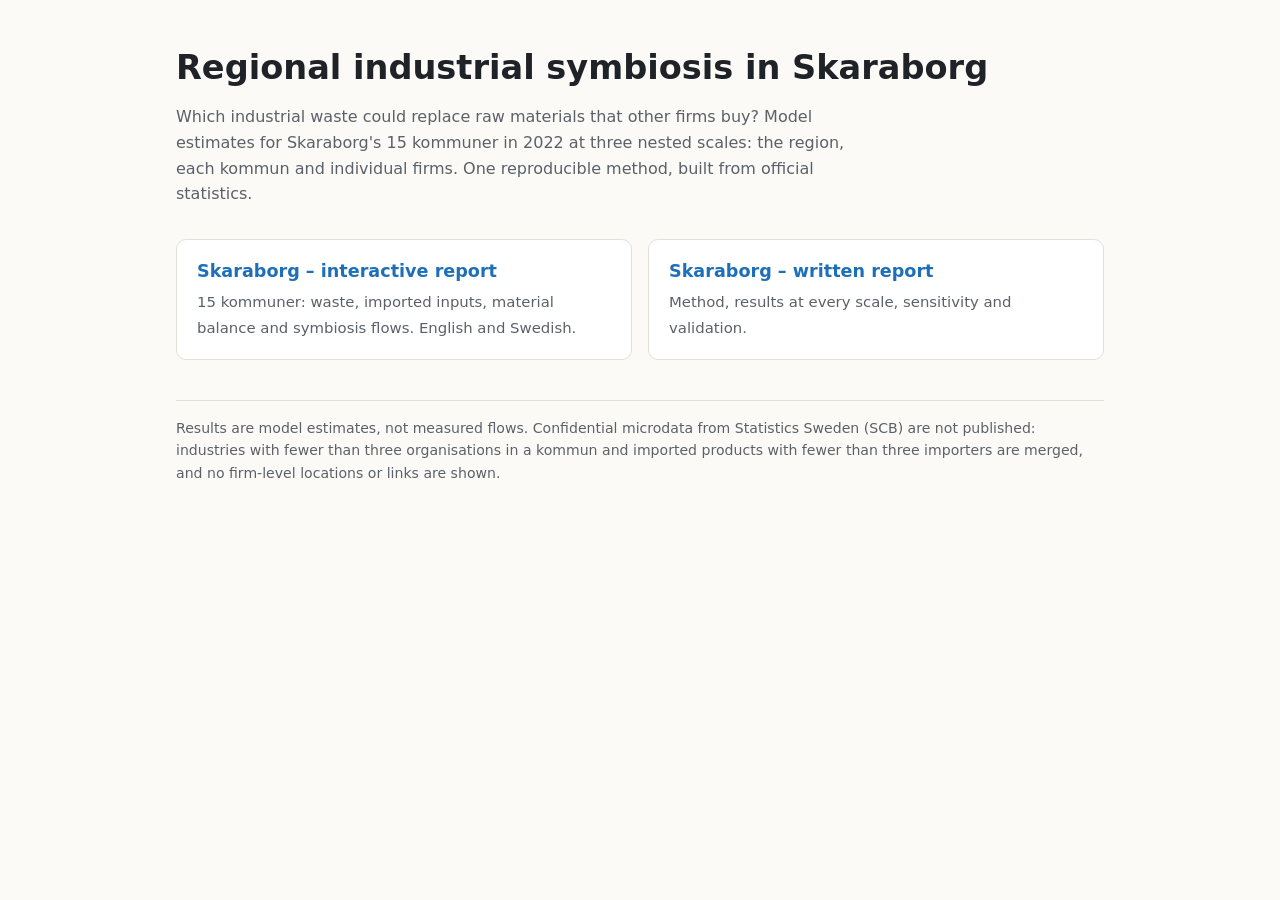
==== docs/index.html @ 5452a709 "Skaraborg: public interactive report and written report (2022) Co-Authored-By: Claude Opus 5.5 <nore" ====
<!doctype html>
<html lang="en">
<head>
<meta charset="utf-8">
<meta name="viewport" content="width=device-width, initial-scale=1">
<title>Industrial Symbiosis in Skaraborg</title>
<meta name="description" content="Interactive reports on waste, materials and industrial symbiosis potential in Skaraborg (2022).">
<style>
  :root { --bg: #fbfaf7; --card: #ffffff; --text: #1f2328; --muted: #5b6168; --line: #e3e0d8; --accent: #1d6fb8; }
  @media (prefers-color-scheme: dark) { :root { --bg: #16181b; --card: #1f2226; --text: #e6e4df; --muted: #a2a6ab; --line: #2e3237; --accent: #6cb2f0; } }
  html { background: var(--bg); color: var(--text); }
  body { max-width: 58rem; margin: 0 auto; padding: 3rem 1.25rem; font: 16px/1.6 system-ui, -apple-system, "Segoe UI", Roboto, sans-serif; }
  h1 { font-size: 2.1rem; line-height: 1.2; margin: 0 0 .5rem; }
  .lead { color: var(--muted); max-width: 44rem; }
  .grid { display: grid; grid-template-columns: repeat(auto-fit, minmax(16rem, 1fr)); gap: 1rem; margin: 2rem 0; }
  a.card { display: block; background: var(--card); border: 1px solid var(--line); border-radius: 10px; padding: 1.1rem 1.25rem; color: inherit; text-decoration: none; }
  a.card:hover { border-color: var(--accent); }
  a.card b { display: block; font-size: 1.1rem; margin-bottom: .25rem; color: var(--accent); }
  a.card span { color: var(--muted); font-size: .93rem; }
  .note { font-size: .88rem; color: var(--muted); border-top: 1px solid var(--line); padding-top: 1rem; margin-top: 2.5rem; }
</style>
</head>
<body>
  <h1>Regional industrial symbiosis in Skaraborg</h1>
  <p class="lead">Which industrial waste could replace raw materials that other firms buy? Model estimates for Skaraborg's 15 kommuner in 2022 at three nested scales:
    the region, each kommun and individual firms. One reproducible method, built from official statistics.</p>
  <div class="grid">
    <a class="card" href="skaraborg/"><b>Skaraborg – interactive report</b><span>15 kommuner: waste, imported inputs, material balance and symbiosis flows. English and Swedish.</span></a>
    <a class="card" href="reports/skaraborg.html"><b>Skaraborg – written report</b><span>Method, results at every scale, sensitivity and validation.</span></a>
  </div>
  <p class="note">Results are model estimates, not measured flows. Confidential microdata from Statistics Sweden (SCB) are not published:
    industries with fewer than three organisations in a kommun and imported products with fewer than three importers are merged,
    and no firm-level locations or links are shown.</p>
</body>
</html>
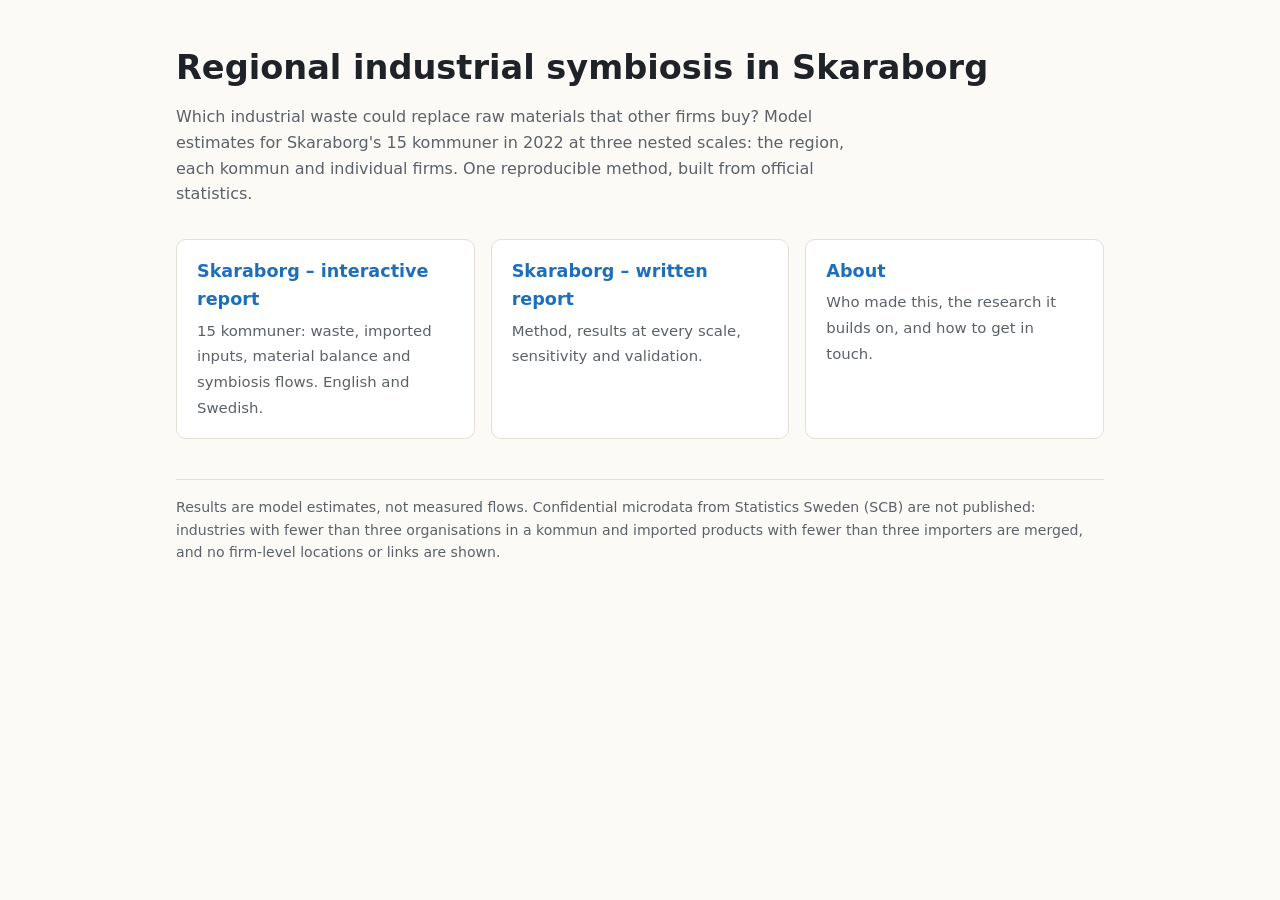
==== commit 11ca9889: "About page, report contents pane and verified references Co-Authored-By: Claude Opus 5.5 <noreply@an" ====
--- a/docs/index.html
+++ b/docs/index.html
@@ -27,6 +27,7 @@
   <div class="grid">
     <a class="card" href="skaraborg/"><b>Skaraborg – interactive report</b><span>15 kommuner: waste, imported inputs, material balance and symbiosis flows. English and Swedish.</span></a>
     <a class="card" href="reports/skaraborg.html"><b>Skaraborg – written report</b><span>Method, results at every scale, sensitivity and validation.</span></a>
+    <a class="card" href="about.html"><b>About</b><span>Who made this, the research it builds on, and how to get in touch.</span></a>
   </div>
   <p class="note">Results are model estimates, not measured flows. Confidential microdata from Statistics Sweden (SCB) are not published:
     industries with fewer than three organisations in a kommun and imported products with fewer than three importers are merged,
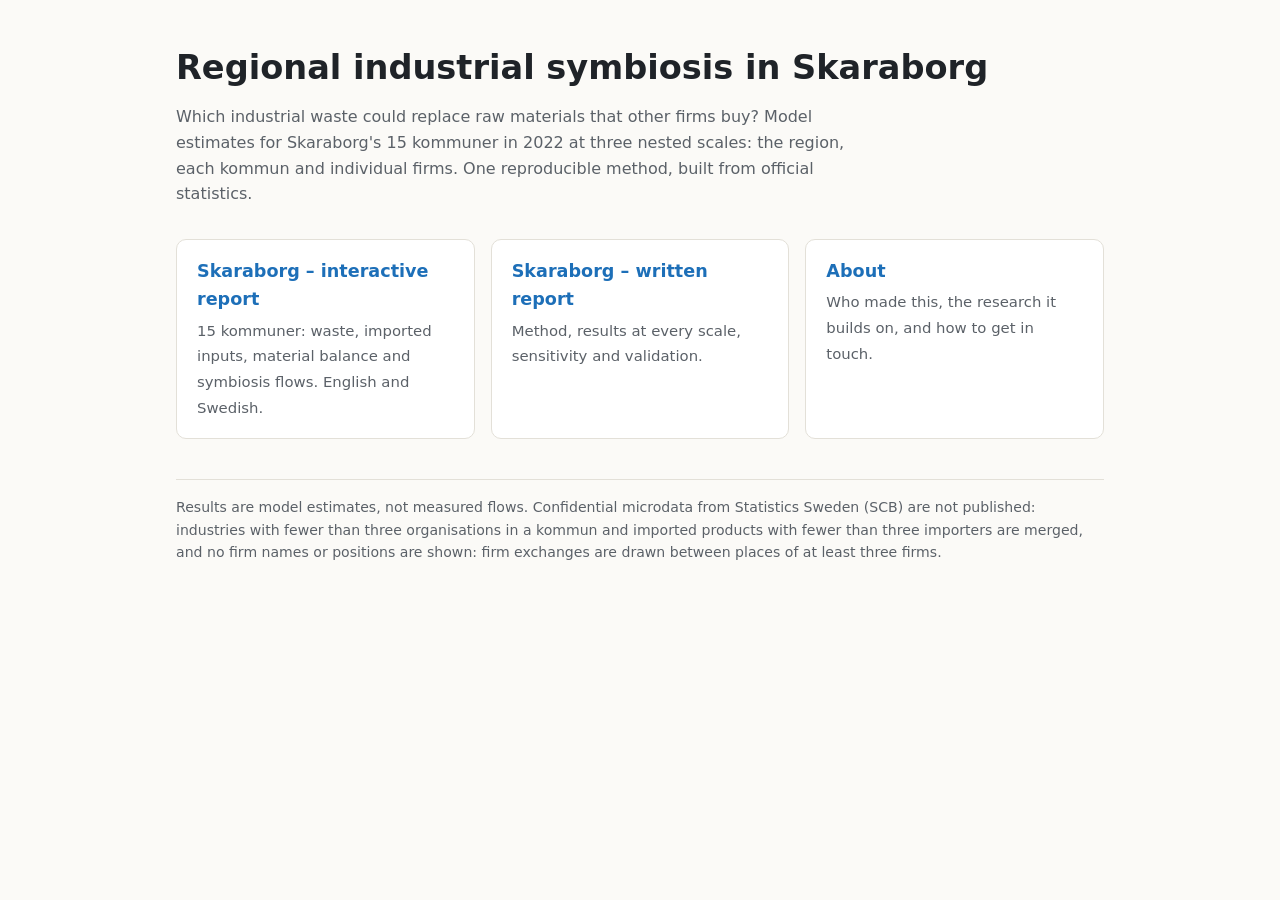
==== commit 397f6bdd: "Exchange maps in the report; map and network explorer back on the site Firm-level exchanges are draw" ====
--- a/docs/index.html
+++ b/docs/index.html
@@ -31,6 +31,6 @@
   </div>
   <p class="note">Results are model estimates, not measured flows. Confidential microdata from Statistics Sweden (SCB) are not published:
     industries with fewer than three organisations in a kommun and imported products with fewer than three importers are merged,
-    and no firm-level locations or links are shown.</p>
+    and no firm names or positions are shown: firm exchanges are drawn between places of at least three firms.</p>
 </body>
 </html>
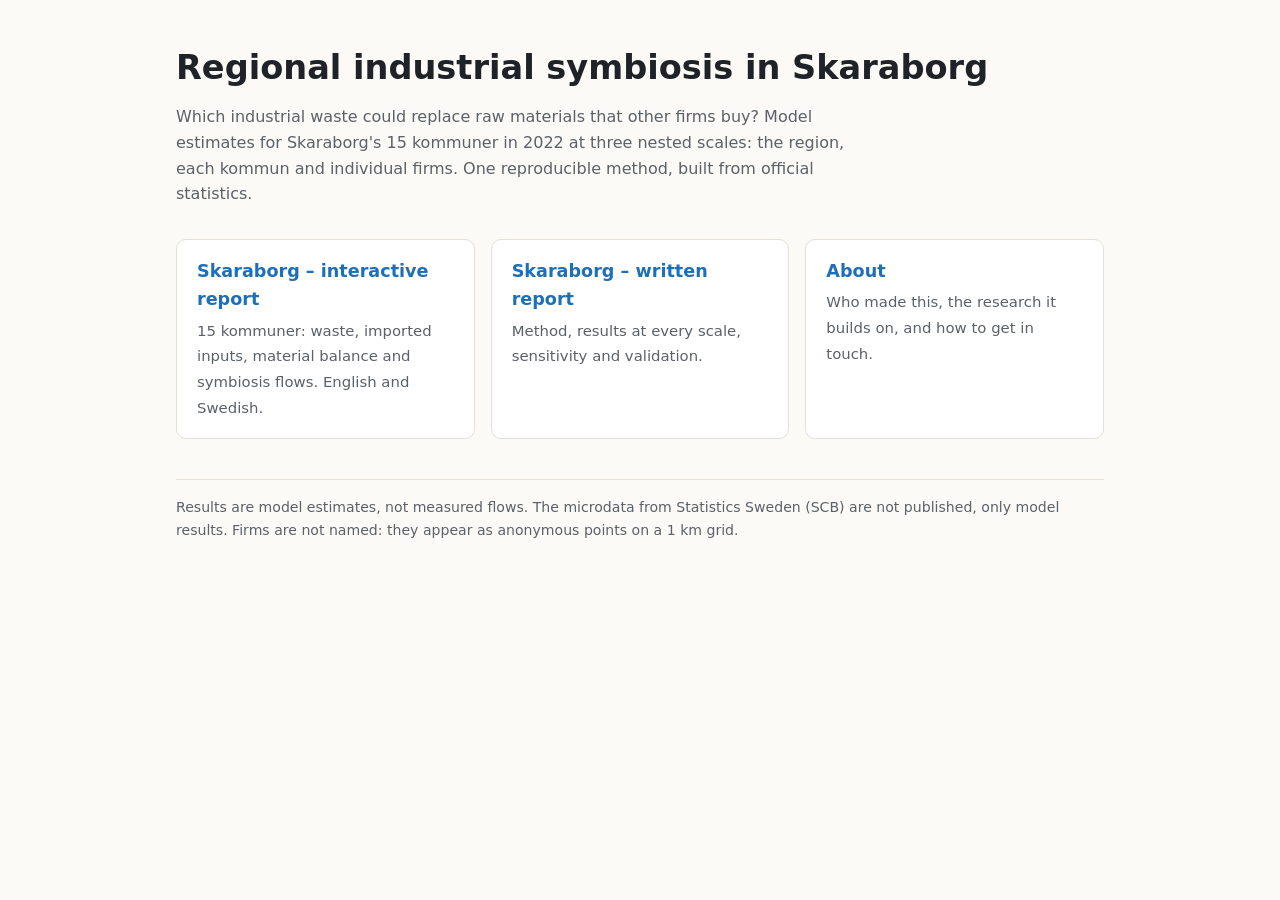
==== commit d4d8ee58: "Publish full, unnamed firm-level results The author chose to drop the k = 3 aggregation: the dashboa" ====
--- a/docs/index.html
+++ b/docs/index.html
@@ -29,8 +29,7 @@
     <a class="card" href="reports/skaraborg.html"><b>Skaraborg – written report</b><span>Method, results at every scale, sensitivity and validation.</span></a>
     <a class="card" href="about.html"><b>About</b><span>Who made this, the research it builds on, and how to get in touch.</span></a>
   </div>
-  <p class="note">Results are model estimates, not measured flows. Confidential microdata from Statistics Sweden (SCB) are not published:
-    industries with fewer than three organisations in a kommun and imported products with fewer than three importers are merged,
-    and no firm names or positions are shown: firm exchanges are drawn between places of at least three firms.</p>
+  <p class="note">Results are model estimates, not measured flows. The microdata from Statistics Sweden (SCB) are not published,
+    only model results. Firms are not named: they appear as anonymous points on a 1 km grid.</p>
 </body>
 </html>
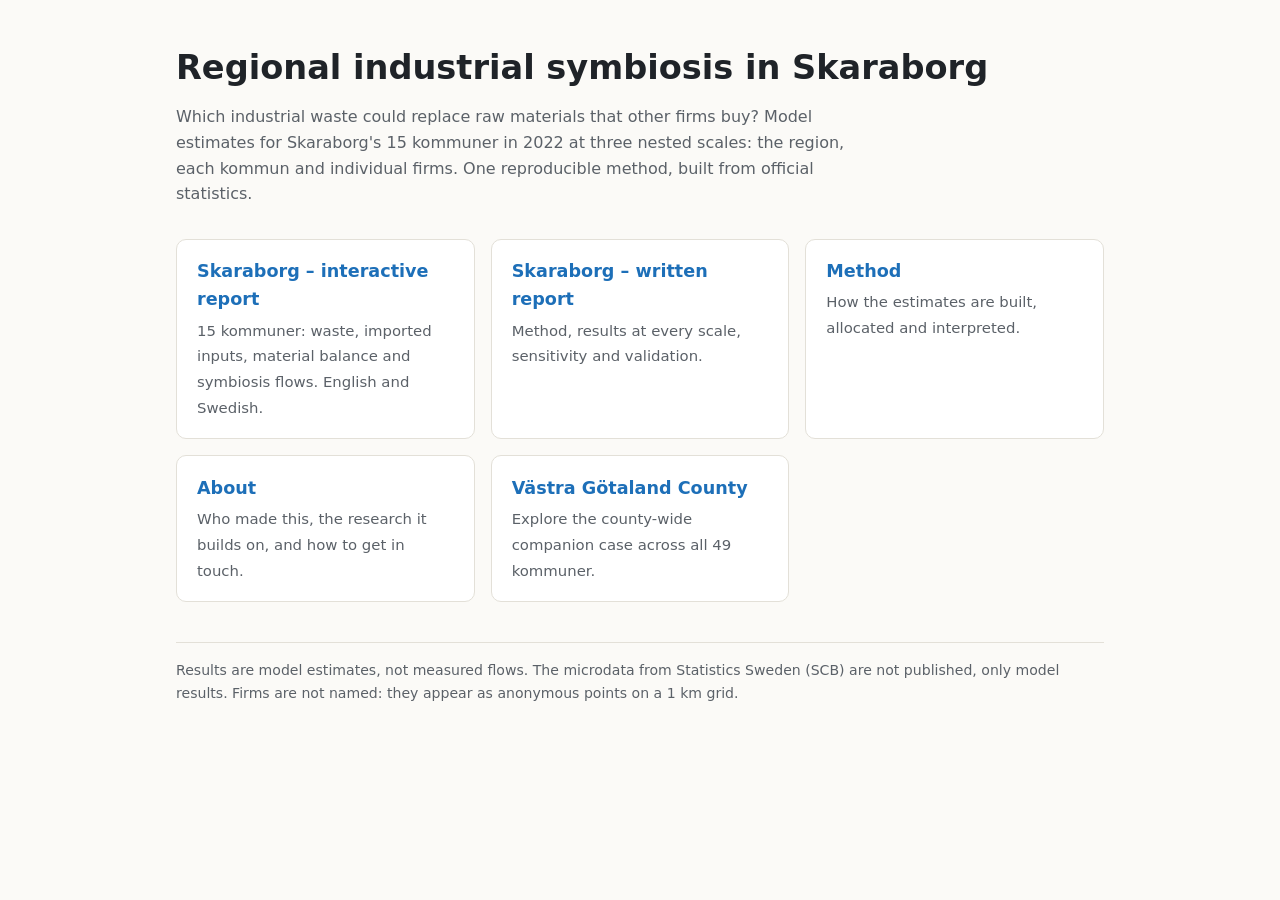
==== commit ec465885: "Add method and link county case Co-authored-by: Copilot <223556219+Copilot@users.noreply.github.com>" ====
--- a/docs/index.html
+++ b/docs/index.html
@@ -27,7 +27,9 @@
   <div class="grid">
     <a class="card" href="skaraborg/"><b>Skaraborg – interactive report</b><span>15 kommuner: waste, imported inputs, material balance and symbiosis flows. English and Swedish.</span></a>
     <a class="card" href="reports/skaraborg.html"><b>Skaraborg – written report</b><span>Method, results at every scale, sensitivity and validation.</span></a>
+    <a class="card" href="method.html"><b>Method</b><span>How the estimates are built, allocated and interpreted.</span></a>
     <a class="card" href="about.html"><b>About</b><span>Who made this, the research it builds on, and how to get in touch.</span></a>
+    <a class="card" href="https://makijota.github.io/vg-industrial-symbiosis/"><b>Västra Götaland County</b><span>Explore the county-wide companion case across all 49 kommuner.</span></a>
   </div>
   <p class="note">Results are model estimates, not measured flows. The microdata from Statistics Sweden (SCB) are not published,
     only model results. Firms are not named: they appear as anonymous points on a 1 km grid.</p>
